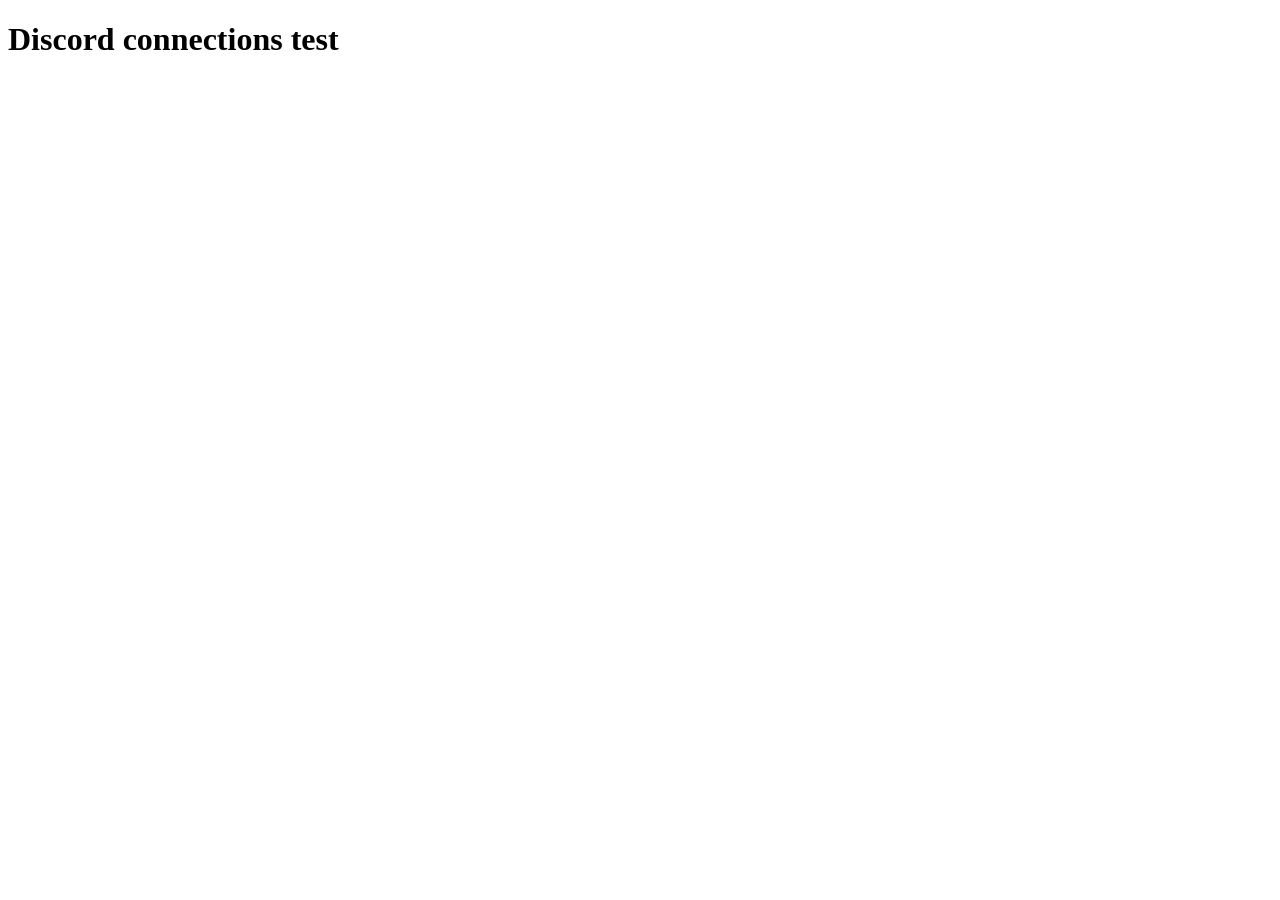
==== index.html @ 9f3594e2 "Create index.html" ====
<!DOCTYPE html>
<html lang="en-NZ">
    <head>
        <meta charset="UTF-8">
        <meta name="viewport" content="width=device-width, initial-scale=1.0">
        <title>Discord connections test</title>
    </head>
<body>
    <h1>Discord connections test</h1>
</body>
</html>
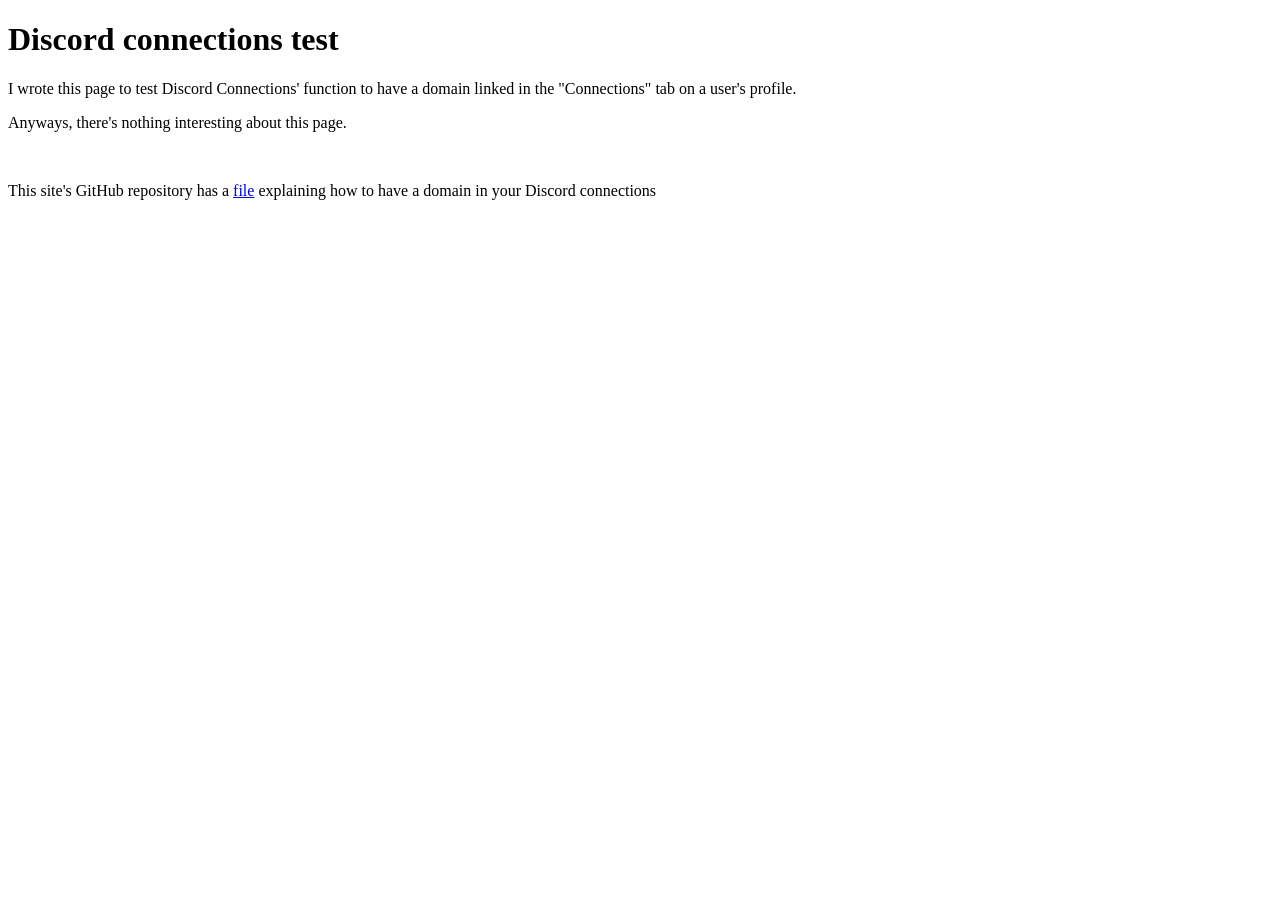
==== commit b1634e24: "Rename src/index.html to index.html" ====
--- a/index.html
+++ b/index.html
@@ -3,9 +3,19 @@
     <head>
         <meta charset="UTF-8">
         <meta name="viewport" content="width=device-width, initial-scale=1.0">
-        <title>Discord connections test</title>
+        <title>Discord Connections test</title>
+
+        <!-- A very necessary CSS file -->
+        <link rel="stylesheet" href="style.css">
     </head>
 <body>
     <h1>Discord connections test</h1>
+    <p>I wrote this page to test Discord Connections' function to have a domain linked in the "Connections" tab on a user's profile.</p>
+
+    <p>Anyways, there's nothing interesting about this page.</p>
+
+    <br>
+
+    <p>This site's GitHub repository has a <a href="https://github.com/OWelton-Rosie/connections-test/blob/main/README.md" target="_blank">file</a> explaining how to have a domain in your Discord connections</p>
 </body>
 </html>
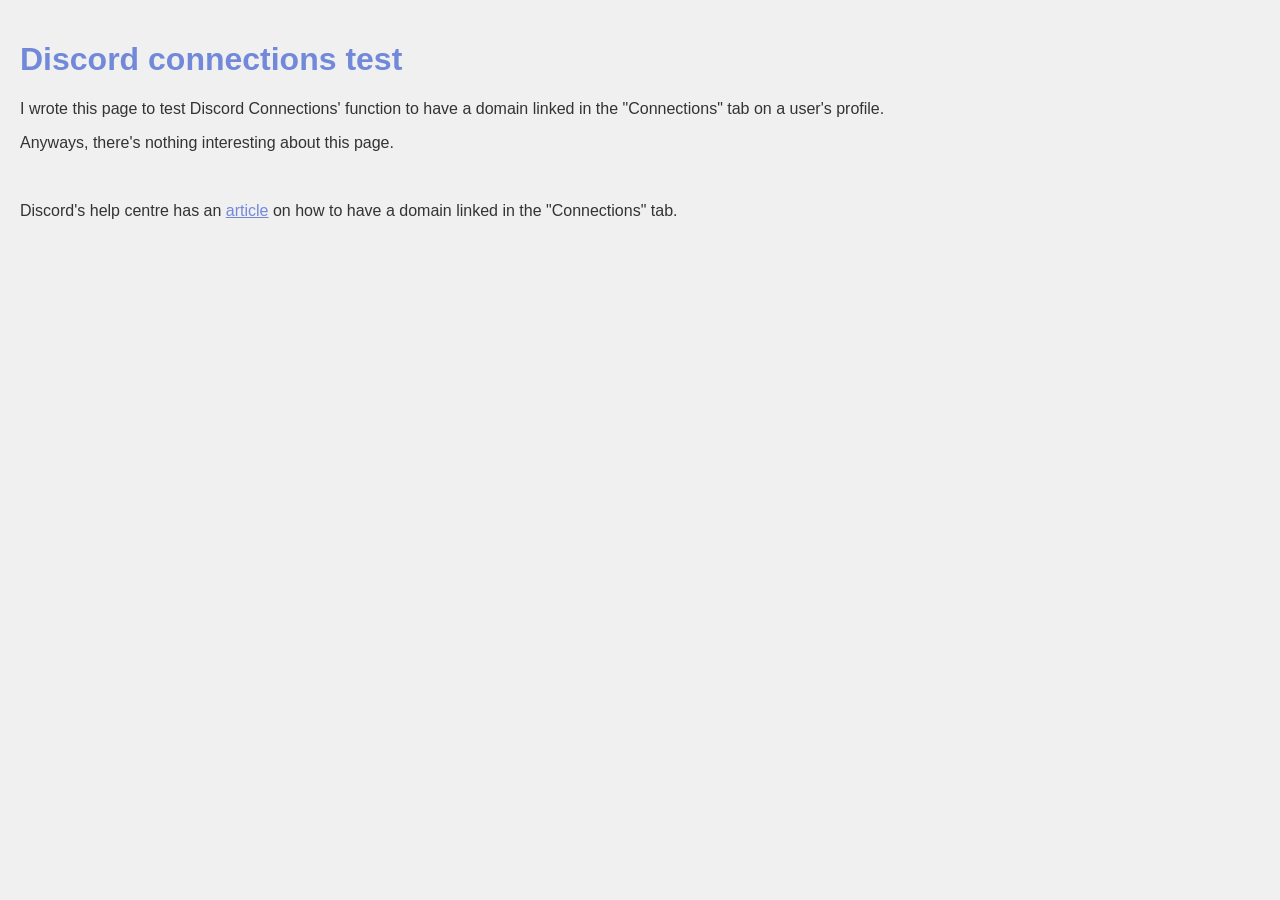
==== commit 327a75a6: "want to learn how it works? Not my problem" ====
--- a/index.html
+++ b/index.html
@@ -16,6 +16,6 @@
 
     <br>
 
-    <p>This site's GitHub repository has a <a href="https://github.com/OWelton-Rosie/connections-test/blob/main/README.md" target="_blank">file</a> explaining how to have a domain in your Discord connections</p>
+    <p>Discord's help centre has an <a href="https://support.discord.com/hc/en-us/articles/8063233404823-Connections-Linked-Roles-Community-Members#" target="_blank">article</a> on how to have a domain linked in the "Connections" tab.</p> 
 </body>
 </html>
--- a/style.css
+++ b/style.css
@@ -0,0 +1,19 @@
+body {
+    font-family: Arial, sans-serif;
+    background-color: #f0f0f0;
+    color: #333;
+    margin: 0;
+    padding: 20px;
+}
+h1 {
+    color: #7289da;
+}
+
+a {
+    color: #7289da;
+    text-decoration: underline;
+}
+
+a:visited {
+    color: #5b6eae;
+}
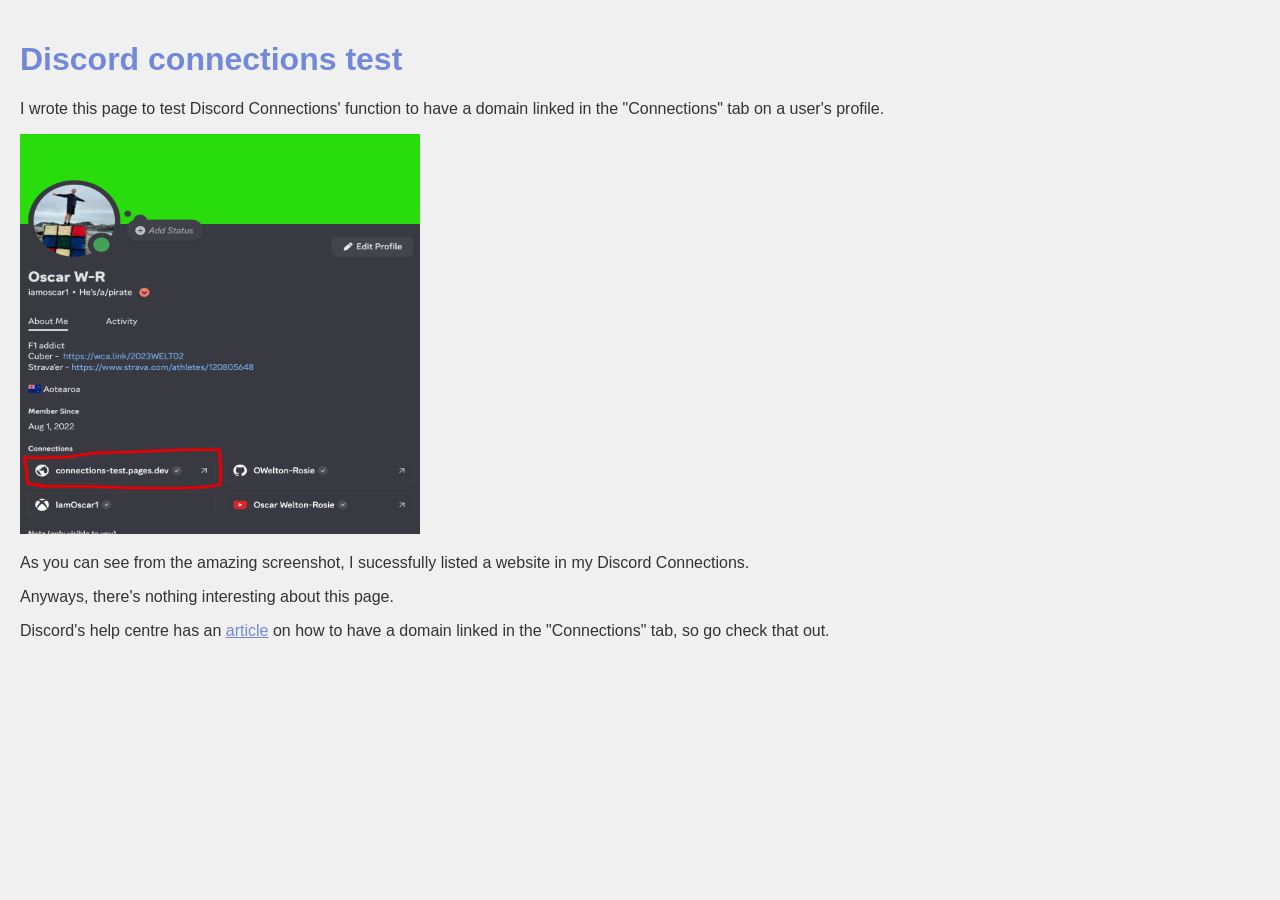
==== commit efbe073e: "Update index.html" ====
--- a/index.html
+++ b/index.html
@@ -12,10 +12,11 @@
     <h1>Discord connections test</h1>
     <p>I wrote this page to test Discord Connections' function to have a domain linked in the "Connections" tab on a user's profile.</p>
 
+    <img src="the proof.png" style="width:400px;height:400px;">
+    <p class="img-caption">As you can see from the amazing screenshot, I sucessfully listed a website in my Discord Connections.</p>
+
     <p>Anyways, there's nothing interesting about this page.</p>
 
-    <br>
-
-    <p>Discord's help centre has an <a href="https://support.discord.com/hc/en-us/articles/8063233404823-Connections-Linked-Roles-Community-Members#" target="_blank">article</a> on how to have a domain linked in the "Connections" tab.</p> 
+    <p>Discord's help centre has an <a href="https://support.discord.com/hc/en-us/articles/8063233404823-Connections-Linked-Roles-Community-Members#" target="_blank">article</a> on how to have a domain linked in the "Connections" tab, so go check that out.</p> 
 </body>
 </html>
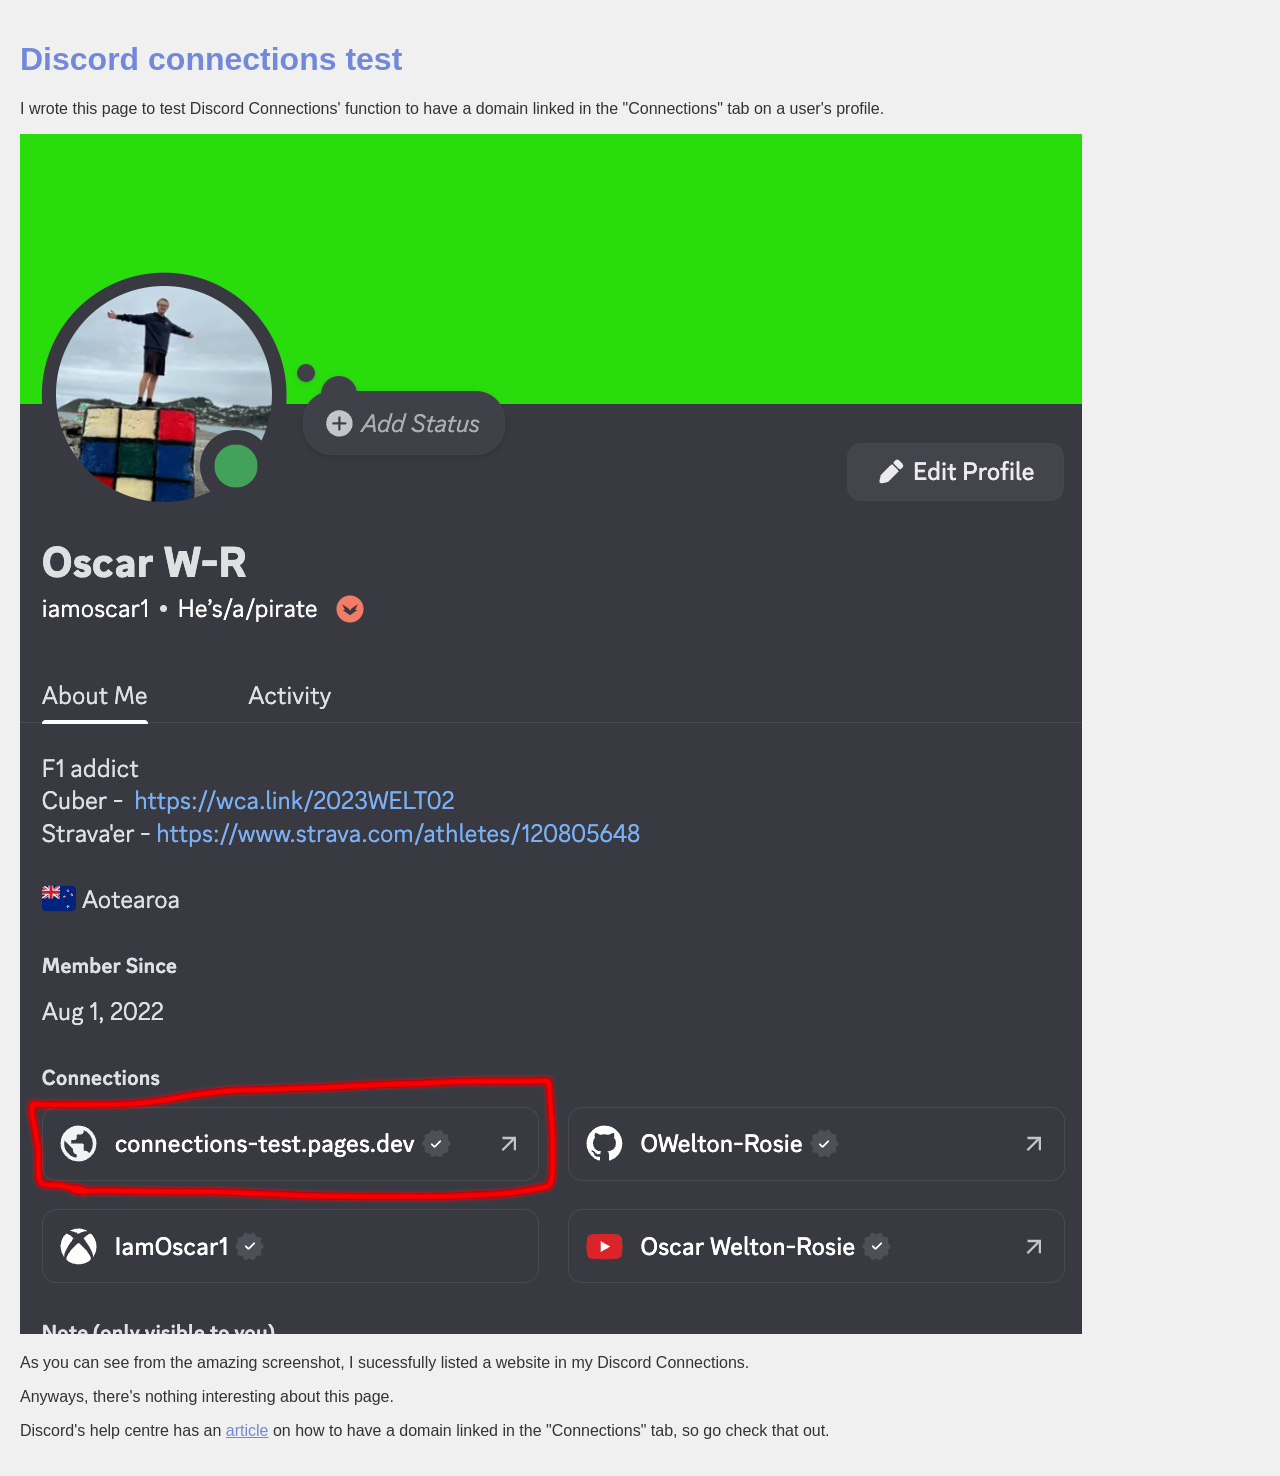
==== commit a972b9d3: "Update index.html" ====
--- a/index.html
+++ b/index.html
@@ -12,7 +12,7 @@
     <h1>Discord connections test</h1>
     <p>I wrote this page to test Discord Connections' function to have a domain linked in the "Connections" tab on a user's profile.</p>
 
-    <img src="the proof.png" style="width:400px;height:400px;">
+    <img src="the proof.png" class="image">
     <p class="img-caption">As you can see from the amazing screenshot, I sucessfully listed a website in my Discord Connections.</p>
 
     <p>Anyways, there's nothing interesting about this page.</p>
